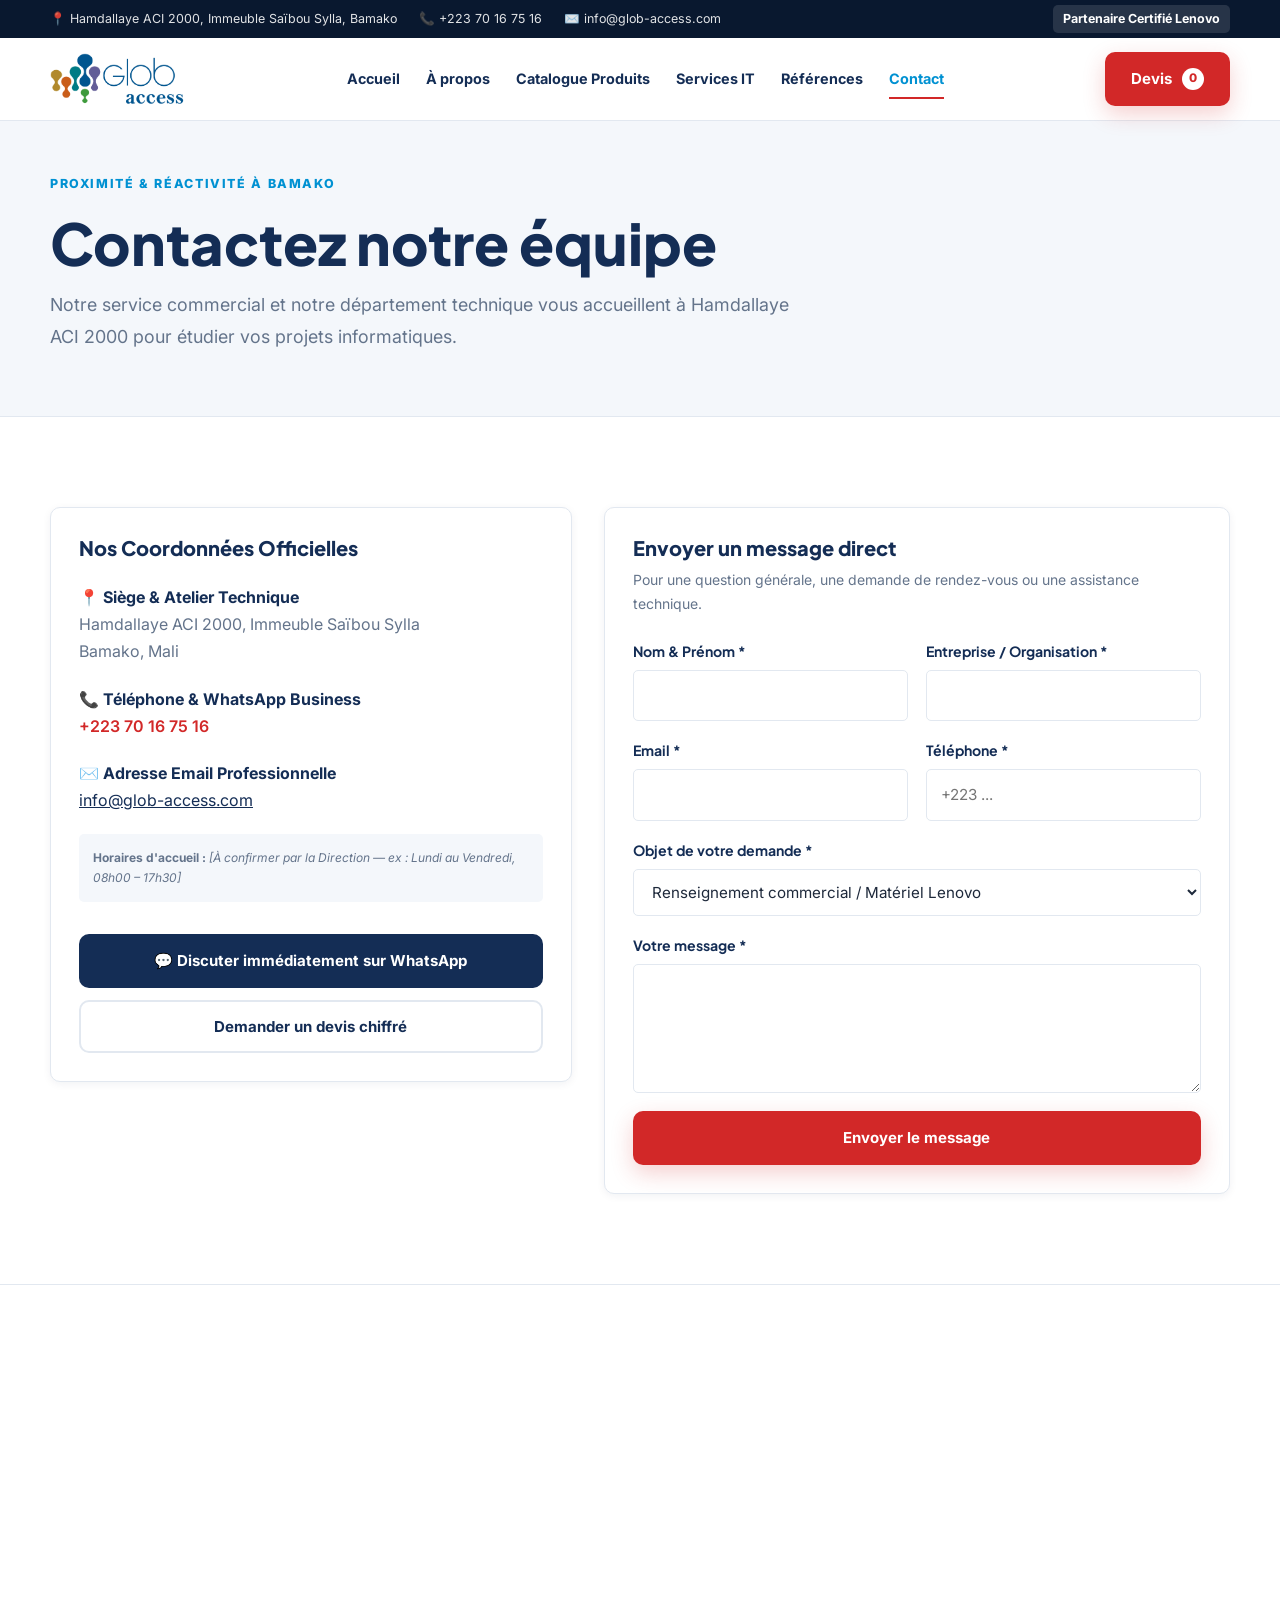
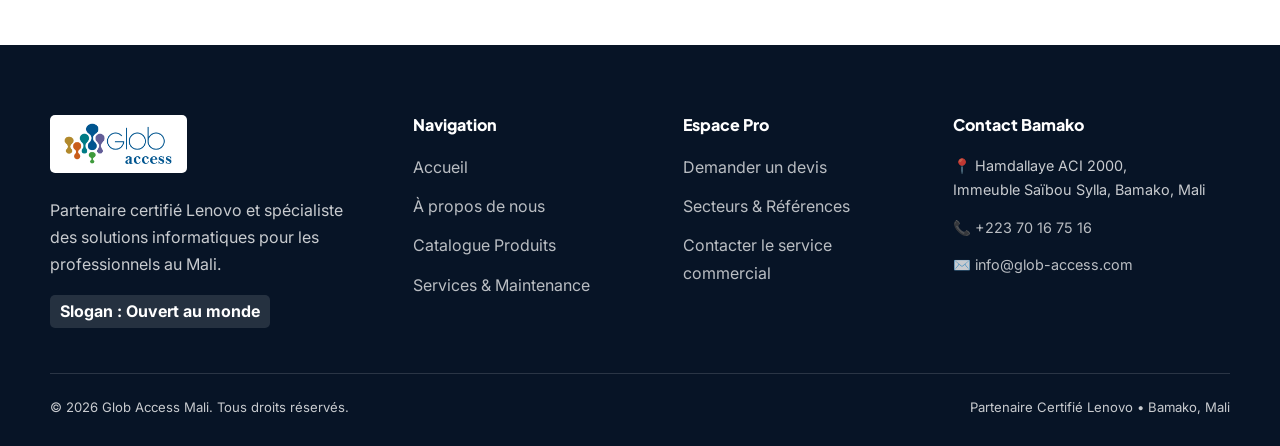
==== contact.html @ 5b17459f "Deploiement initial site B2B Glob Access" ====
<!DOCTYPE html>
<html lang="fr">
<head>
  <meta charset="UTF-8">
  <meta name="viewport" content="width=device-width, initial-scale=1.0">
  
  <title>Contact & Localisation à Bamako (ACI 2000) | Glob Access</title>
  <meta name="description" content="Contactez Glob Access à Bamako : Hamdallaye ACI 2000, Immeuble Saïbou Sylla. Téléphone & WhatsApp : +223 70 16 75 16. Email : info@glob-access.com.">
  
  <link rel="preconnect" href="https://fonts.googleapis.com">
  <link rel="preconnect" href="https://fonts.gstatic.com" crossorigin>
  <link href="https://fonts.googleapis.com/css2?family=Inter:wght@400;500;600&family=Plus+Jakarta+Sans:wght@600;700;800&display=swap" rel="stylesheet">

  <link rel="stylesheet" href="css/reset.css">
  <link rel="stylesheet" href="css/variables.css">
  <link rel="stylesheet" href="css/style.css">
  <link rel="stylesheet" href="css/components.css">
</head>
<body>

  <!-- BARRE SUPÉRIEURE -->
  <div class="top-bar">
    <div class="container top-bar-inner">
      <div class="top-bar-contacts">
        <span>📍 Hamdallaye ACI 2000, Immeuble Saïbou Sylla, Bamako</span>
        <a href="tel:+22370167516">📞 +223 70 16 75 16</a>
        <a href="mailto:info@glob-access.com">✉️ info@glob-access.com</a>
      </div>
      <div>
        <span class="partner-tag">Partenaire Certifié Lenovo</span>
      </div>
    </div>
  </div>

  <!-- EN-TÊTE -->
  <header class="site-header">
    <div class="container header-inner">
      <!-- LOGO OFFICIEL -->
      <a href="index.html" class="logo-link" aria-label="Accueil Glob Access">
        <img src="assets/images/logo/logo-glob-access.png" 
             alt="Logo Glob Access - Ouvert au monde" 
             style="height: 52px; width: auto;"
             onerror="this.style.display='none'; document.getElementById('fallback-logo-text').style.display='flex';">
        <div class="logo-text" id="fallback-logo-text" style="display: none;">
          <span class="logo-name">GLOB <span style="color: var(--color-accent);">ACCESS</span></span>
          <span class="logo-tagline">Ouvert au monde</span>
        </div>
      </a>

      <nav class="main-nav" id="main-nav" aria-label="Navigation principale">
        <ul>
          <li><a href="index.html">Accueil</a></li>
          <li><a href="a-propos.html">À propos</a></li>
          <li><a href="produits.html">Catalogue Produits</a></li>
          <li><a href="services.html">Services IT</a></li>
          <li><a href="references.html">Références</a></li>
          <li><a href="contact.html" class="active">Contact</a></li>
        </ul>
      </nav>

      <div class="header-actions">
        <a href="devis.html" class="btn btn-primary">
          Devis <span class="quote-badge-count" id="header-quote-count">0</span>
        </a>
        <button class="mobile-menu-toggle" id="mobile-menu-btn" aria-label="Ouvrir le menu">
          <span></span>
          <span></span>
          <span></span>
        </button>
      </div>
    </div>
  </header>

  <!-- CONTENU PRINCIPAL -->
  <main>
    <section class="section-alt" style="padding-block: 3rem; border-bottom: 1px solid var(--color-border);">
      <div class="container">
        <span class="eyebrow">Proximité & Réactivité à Bamako</span>
        <h1>Contactez notre équipe</h1>
        <p class="lead" style="max-width: 750px; margin-top: 0.75rem;">
          Notre service commercial et notre département technique vous accueillent à Hamdallaye ACI 2000 pour étudier vos projets informatiques.
        </p>
      </div>
    </section>

    <section class="section">
      <div class="container quote-layout">
        
        <!-- COORDONNÉES DIRECTES -->
        <div class="quote-box">
          <h2 style="font-size: var(--text-xl); margin-bottom: 1.5rem;">Nos Coordonnées Officielles</h2>
          
          <div style="display: flex; flex-direction: column; gap: 1.25rem; margin-bottom: 2rem;">
            <div>
              <strong style="color: var(--color-primary); display: block;">📍 Siège & Atelier Technique</strong>
              <span style="color: var(--color-text-muted);">Hamdallaye ACI 2000, Immeuble Saïbou Sylla<br>Bamako, Mali</span>
            </div>

            <div>
              <strong style="color: var(--color-primary); display: block;">📞 Téléphone & WhatsApp Business</strong>
              <a href="tel:+22370167516" style="color: var(--color-accent); font-weight: 600;">+223 70 16 75 16</a>
            </div>

            <div>
              <strong style="color: var(--color-primary); display: block;">✉️ Adresse Email Professionnelle</strong>
              <a href="mailto:info@glob-access.com" style="color: var(--color-primary); text-decoration: underline;">info@glob-access.com</a>
            </div>

            <div style="background: var(--color-bg-alt); padding: 0.85rem; border-radius: var(--radius-sm); font-size: var(--text-xs); color: var(--color-text-muted);">
              <strong>Horaires d'accueil :</strong> <em>[À confirmer par la Direction — ex : Lundi au Vendredi, 08h00 – 17h30]</em>
            </div>
          </div>

          <div style="display: flex; flex-direction: column; gap: 0.75rem;">
            <a href="https://wa.me/22370167516?text=Bonjour%20Glob%20Access,%20je%20souhaite%20prendre%20contact%20avec%20vous." target="_blank" rel="noopener noreferrer" class="btn btn-secondary">
              💬 Discuter immédiatement sur WhatsApp
            </a>
            <a href="devis.html" class="btn btn-outline">
              Demander un devis chiffré
            </a>
          </div>
        </div>

        <!-- FORMULAIRE DE CONTACT RAPIDE (COMPATIBLE HUBSPOT) -->
        <div class="quote-box">
          <h2 style="font-size: var(--text-xl); margin-bottom: 0.5rem;">Envoyer un message direct</h2>
          <p style="font-size: var(--text-sm); color: var(--color-text-muted); margin-bottom: 1.5rem;">
            Pour une question générale, une demande de rendez-vous ou une assistance technique.
          </p>

          <form id="contact-quick-form">
            <div class="hp-field" aria-hidden="true">
              <input type="text" name="website_url_contact" tabindex="-1" autocomplete="off">
            </div>

            <div class="form-grid">
              <div class="form-group">
                <label for="contact-name">Nom & Prénom *</label>
                <input type="text" id="contact-name" name="firstname" class="form-control" required>
              </div>
              <div class="form-group">
                <label for="contact-company">Entreprise / Organisation *</label>
                <input type="text" id="contact-company" name="company" class="form-control" required>
              </div>
            </div>

            <div class="form-grid">
              <div class="form-group">
                <label for="contact-email">Email *</label>
                <input type="email" id="contact-email" name="email" class="form-control" required>
              </div>
              <div class="form-group">
                <label for="contact-phone">Téléphone *</label>
                <input type="tel" id="contact-phone" name="phone" class="form-control" placeholder="+223 ..." required>
              </div>
            </div>

            <div class="form-group">
              <label for="contact-subject">Objet de votre demande *</label>
              <select id="contact-subject" name="subject" class="form-control" required>
                <option value="commercial">Renseignement commercial / Matériel Lenovo</option>
                <option value="maintenance">Maintenance informatique & SAV</option>
                <option value="partenariat">Partenariat / Appel d'offres</option>
                <option value="autre">Autre demande</option>
              </select>
            </div>

            <div class="form-group">
              <label for="contact-message">Votre message *</label>
              <textarea id="contact-message" name="message" rows="4" class="form-control" required></textarea>
            </div>

            <button type="submit" class="btn btn-primary" style="width: 100%;">
              Envoyer le message
            </button>

            <div id="contact-feedback" class="form-feedback" role="alert"></div>
          </form>
        </div>

      </div>
    </section>

    <!-- CARTE GOOGLE MAPS (HAMDALLAYE ACI 2000, BAMAKO) -->
    <section style="border-top: 1px solid var(--color-border);">
      <iframe
        title="Localisation Glob Access Hamdallaye ACI 2000 Bamako"
        src="https://www.google.com/maps?q=Hamdallaye+ACI+2000,+Bamako,+Mali&output=embed"
        width="100%"
        height="360"
        style="border:0; display: block;"
        loading="lazy"
        referrerpolicy="no-referrer-when-downgrade">
      </iframe>
    </section>
  </main>

  <!-- PIED DE PAGE -->
  <footer class="site-footer">
    <div class="container">
      <div class="footer-grid">
        <div>
          <a href="index.html" style="display: inline-block; background-color: #FFFFFF; padding: 8px 14px; border-radius: var(--radius-sm); margin-bottom: 1rem;" aria-label="Accueil Glob Access">
            <img src="assets/images/logo/logo-glob-access.png" alt="Logo Glob Access - Ouvert au monde" style="height: 42px; width: auto;">
          </a>
          <p style="margin-bottom: 1rem;">Partenaire certifié Lenovo et spécialiste des solutions informatiques pour les professionnels au Mali.</p>
          <span class="partner-tag">Slogan : Ouvert au monde</span>
        </div>

        <div>
          <h4 class="footer-title">Navigation</h4>
          <ul class="footer-links">
            <li><a href="index.html">Accueil</a></li>
            <li><a href="a-propos.html">À propos de nous</a></li>
            <li><a href="produits.html">Catalogue Produits</a></li>
            <li><a href="services.html">Services & Maintenance</a></li>
          </ul>
        </div>

        <div>
          <h4 class="footer-title">Espace Pro</h4>
          <ul class="footer-links">
            <li><a href="devis.html">Demander un devis</a></li>
            <li><a href="references.html">Secteurs & Références</a></li>
            <li><a href="contact.html">Contacter le service commercial</a></li>
          </ul>
        </div>

        <div>
          <h4 class="footer-title">Contact Bamako</h4>
          <p class="footer-contact-item">📍 Hamdallaye ACI 2000,<br>Immeuble Saïbou Sylla, Bamako, Mali</p>
          <p class="footer-contact-item">📞 <a href="tel:+22370167516">+223 70 16 75 16</a></p>
          <p class="footer-contact-item">✉️ <a href="mailto:info@glob-access.com">info@glob-access.com</a></p>
        </div>
      </div>

      <div class="footer-bottom">
        <p>© 2026 Glob Access Mali. Tous droits réservés.</p>
        <p>Partenaire Certifié Lenovo • Bamako, Mali</p>
      </div>
    </div>
  </footer>

  <script src="js/main.js"></script>
  <script>
    // Gestion simple et sécurisée du formulaire de contact rapide
    document.getElementById('contact-quick-form').addEventListener('submit', function(e) {
      e.preventDefault();
      if (this.website_url_contact.value !== '') return;
      const fb = document.getElementById('contact-feedback');
      fb.className = 'form-feedback success';
      fb.innerHTML = '<strong>✔️ Message envoyé !</strong> Notre équipe à Bamako vous répondra rapidement.';
      this.reset();
    });
  </script>

  <!-- CODE DE SUIVI HUBSPOT CRM (Remplace TON_ID_HUBSPOT par ton identifiant HubSpot) -->
  <!-- <script type="text/javascript" id="hs-script-loader" async defer src="//js.hs-scripts.com/TON_ID_HUBSPOT.js"></script> -->
</body>
</html>
---- css/variables.css ----
/* ==========================================================
   GLOB ACCESS
   VARIABLES CSS - IDENTITÉ VISUELLE OFFICIELLE
   Fichier : css/variables.css
   ========================================================== */

:root {

  /* 1. COULEURS PRINCIPALES */
  --color-primary: #142D55;
  --color-primary-dark: #09182F;
  --color-primary-light: #234879;

  /* 2. COULEURS TECHNOLOGIQUES */
  --color-secondary: #3B82F6;
  --color-tech: #00B8D9;
  --color-tech-light: #67E8F9;

  /* 3. ROUGE CORPORATE */
  --color-accent: #D22828;
  --color-accent-hover: #B01E1E;

  /* 4. COULEURS DES FONDS */
  --color-bg-main: #FFFFFF;
  --color-bg-alt: #F4F7FB;
  --color-bg-dark: #09182F;
  --color-bg-card: #FFFFFF;

  /* 5. COULEURS DES TEXTES */
  --color-text-main: #1E293B;
  --color-text-muted: #64748B;
  --color-text-inverse: #FFFFFF;

  /* 6. COULEURS DE STATUT B2B (Indispensables pour components.css) */
  --color-status-ok: #15803D;
  --color-status-ok-bg: #DCFCE7;
  --color-status-quote: #1D4ED8;
  --color-status-quote-bg: #DBEAFE;

  /* 7. BORDURES ET OMBRES */
  --color-border: #E2E8F0;
  --shadow-sm: 0 2px 8px rgba(15, 35, 65, 0.06);
  --shadow-md: 0 10px 30px rgba(15, 35, 65, 0.10);
  --shadow-lg: 0 20px 50px rgba(15, 35, 65, 0.16);

  /* 8. TYPOGRAPHIE */
  --font-heading: 'Plus Jakarta Sans', 'Manrope', Arial, sans-serif;
  --font-body: 'Inter', Arial, sans-serif;

  /* 9. TAILLES DES TEXTES */
  --text-xs: 0.75rem;
  --text-sm: 0.875rem;
  --text-base: 1rem;
  --text-lg: 1.125rem;
  --text-xl: 1.25rem;
  --text-2xl: clamp(1.5rem, 2.5vw, 2rem);
  --text-3xl: clamp(2rem, 4vw, 3.5rem);
  --text-hero: clamp(2.5rem, 5vw, 4.5rem);

  /* 10. ESPACEMENTS */
  --container-max: 1240px;
  --container-padding: 24px;
  --section-space: clamp(60px, 8vw, 100px);

  /* 11. ARRONDIS */
  --radius-sm: 5px;
  --radius-md: 10px;
  --radius-lg: 18px;
  --radius-xl: 28px;
  --radius-full: 999px;

  /* 12. TRANSITIONS */
  --transition-fast: 0.2s ease;
  --transition-base: 0.3s ease;
  --transition-slow: 0.5s ease;

  /* 13. LARGEURS RESPONSIVES */
  --breakpoint-mobile: 576px;
  --breakpoint-tablet: 820px;
  --breakpoint-desktop: 1200px;

}
---- css/style.css ----
/* =========================================================
   GLOB ACCESS — STYLE PRINCIPAL UNIFIÉ
   Fichier : css/style.css
   ========================================================= */

/* 0. COMPATIBILITÉ DES VARIABLES (Garantit que toutes les pages fonctionnent)
   --------------------------------------------------------- */
:root {
  --color-navy: var(--color-primary, #142D55);
  --color-navy-dark: var(--color-primary-dark, #07172f);
  --color-red: var(--color-accent, #D22828);
  --color-tech-blue: #0091D2;
  --color-tech-blue-dark: #006FA3;
  --color-tech-blue-light: #E0F4FD;
  --color-tech-cyan: #00C2FF;
  --color-white: var(--color-bg-main, #FFFFFF);
  --color-light: var(--color-bg-alt, #F8FAFC);
  --color-text: var(--color-text-main, #1E293B);
  --color-text-light: var(--color-text-muted, #64748B);
}

/* 1. BASE GÉNÉRALE
   --------------------------------------------------------- */
html {
  scroll-behavior: smooth;
  scroll-padding-top: 100px;
}

body {
  font-family: var(--font-body);
  color: var(--color-text);
  background: var(--color-white);
  line-height: 1.7;
  overflow-x: hidden;
}

img {
  display: block;
  max-width: 100%;
}

a {
  color: inherit;
  text-decoration: none;
}

button {
  font: inherit;
}

.container {
  width: min(1180px, calc(100% - 48px));
  margin-inline: auto;
}

.section {
  padding: 90px 0;
}

.section-alt {
  background: var(--color-light);
}

.section-header {
  max-width: 720px;
  margin-bottom: 45px;
}

.section-header.centered {
  margin-inline: auto;
  text-align: center;
}

.eyebrow {
  display: inline-block;
  margin-bottom: 14px;
  color: var(--color-tech-blue);
  font-size: 0.78rem;
  font-weight: 800;
  letter-spacing: 0.13em;
  text-transform: uppercase;
}

h1,
h2,
h3,
h4 {
  color: var(--color-navy);
  font-family: var(--font-heading);
  font-weight: 800;
  line-height: 1.2;
}

h1 {
  font-size: clamp(2.3rem, 4.5vw, 4.1rem);
}

h2 {
  font-size: clamp(1.85rem, 3.2vw, 2.75rem);
  margin-bottom: 14px;
}

h3 {
  font-size: 1.3rem;
  margin-bottom: 10px;
}

h4 {
  font-size: 1.05rem;
}

p {
  margin-bottom: 16px;
}

.lead {
  color: var(--color-text-light);
  font-size: 1.12rem;
  line-height: 1.75;
}

/* 2. BOUTONS & BADGE COMPTEUR DEVIS
   --------------------------------------------------------- */
.btn {
  display: inline-flex;
  align-items: center;
  justify-content: center;
  gap: 10px;
  min-height: 48px;
  padding: 12px 24px;
  border: 2px solid transparent;
  border-radius: var(--radius-md);
  font-size: 0.94rem;
  font-weight: 700;
  cursor: pointer;
  transition: transform 0.25s ease, background 0.25s ease,
              border-color 0.25s ease, box-shadow 0.25s ease;
}

.btn:hover {
  transform: translateY(-2px);
}

.btn-primary {
  color: var(--color-white);
  background: var(--color-red);
  box-shadow: 0 8px 22px rgba(210, 40, 40, 0.22);
}

.btn-primary:hover {
  background: #b91f1f;
  box-shadow: 0 12px 28px rgba(210, 40, 40, 0.3);
}

.btn-secondary {
  color: var(--color-white);
  background: var(--color-navy);
}

.btn-secondary:hover {
  background: var(--color-tech-blue-dark);
}

.btn-outline {
  color: var(--color-navy);
  border-color: var(--color-border);
  background: transparent;
}

.btn-outline:hover {
  color: var(--color-tech-blue);
  border-color: var(--color-tech-blue);
}

.btn-outline-light {
  color: var(--color-white);
  border-color: rgba(255, 255, 255, 0.55);
  background: transparent;
}

.btn-outline-light:hover {
  color: var(--color-navy);
  background: var(--color-white);
}

.quote-badge-count {
  display: inline-flex;
  align-items: center;
  justify-content: center;
  min-width: 22px;
  height: 22px;
  padding-inline: 6px;
  border-radius: 999px;
  background: var(--color-white);
  color: var(--color-red);
  font-size: 0.75rem;
  font-weight: 800;
  line-height: 1;
}

/* 3. BARRE SUPÉRIEURE
   --------------------------------------------------------- */
.top-bar {
  color: rgba(255, 255, 255, 0.88);
  background: var(--color-navy-dark);
  font-size: 0.78rem;
}

.top-bar-inner {
  display: flex;
  align-items: center;
  justify-content: space-between;
  gap: 20px;
  min-height: 38px;
}

.top-bar-contacts {
  display: flex;
  align-items: center;
  flex-wrap: wrap;
  gap: 22px;
}

.top-bar a:hover {
  color: var(--color-tech-cyan);
}

.partner-tag {
  display: inline-flex;
  align-items: center;
  gap: 7px;
  padding: 3px 10px;
  border-radius: var(--radius-sm);
  background: rgba(255, 255, 255, 0.12);
  color: var(--color-white);
  font-weight: 700;
}

/* 4. EN-TÊTE ET NAVIGATION (Compatible <ul> et liens directs)
   --------------------------------------------------------- */
.site-header {
  position: sticky;
  top: 0;
  z-index: 1000;
  background: rgba(255, 255, 255, 0.97);
  border-bottom: 1px solid var(--color-border);
  backdrop-filter: blur(14px);
}

.header-inner {
  display: flex;
  align-items: center;
  justify-content: space-between;
  min-height: 82px;
  gap: 24px;
}

.logo-link {
  display: inline-flex;
  align-items: center;
  gap: 12px;
  flex-shrink: 0;
}

.logo-text {
  display: flex;
  flex-direction: column;
  line-height: 1.15;
}

.logo-name {
  color: var(--color-navy);
  font-size: 1.45rem;
  font-weight: 900;
  letter-spacing: -0.04em;
}

.logo-tagline {
  margin-top: 4px;
  color: var(--color-text-light);
  font-size: 0.67rem;
  font-weight: 600;
  letter-spacing: 0.08em;
}

.main-nav,
.main-nav ul {
  display: flex;
  align-items: center;
  gap: 26px;
}

.main-nav a {
  position: relative;
  display: inline-block;
  padding: 10px 0;
  color: var(--color-navy);
  font-size: 0.9rem;
  font-weight: 700;
  transition: color 0.2s ease;
}

.main-nav a::after {
  position: absolute;
  right: 0;
  bottom: 2px;
  left: 0;
  height: 2.5px;
  background: var(--color-red);
  content: "";
  transform: scaleX(0);
  transform-origin: left;
  transition: transform 0.25s ease;
}

.main-nav a:hover,
.main-nav a.active {
  color: var(--color-tech-blue);
}

.main-nav a:hover::after,
.main-nav a.active::after {
  transform: scaleX(1);
}

.header-actions {
  display: flex;
  align-items: center;
  gap: 12px;
}

.mobile-menu-toggle {
  display: none;
  width: 44px;
  height: 44px;
  flex-direction: column;
  align-items: center;
  justify-content: center;
  gap: 5px;
  border: 1px solid var(--color-border);
  border-radius: var(--radius-sm);
  color: var(--color-navy);
  background: var(--color-white);
  font-size: 1.4rem;
  cursor: pointer;
}

.mobile-menu-toggle span {
  display: block;
  width: 22px;
  height: 2px;
  background-color: var(--color-navy);
}

/* 5. HERO — ACCUEIL & FOND MATRIX
   --------------------------------------------------------- */
.hero {
  position: relative;
  isolation: isolate;
  overflow: hidden;
  padding: 95px 0 105px;
  color: var(--color-white);
  background: linear-gradient(120deg, #06152d 0%, #0b2c55 55%, #07518a 100%);
}

.matrix-canvas {
  position: absolute;
  z-index: 0;
  inset: 0;
  width: 100%;
  height: 100%;
  opacity: 0.48;
  pointer-events: none;
}

.hero::before {
  position: absolute;
  z-index: 0;
  inset: 0;
  background-image:
    linear-gradient(rgba(255, 255, 255, 0.035) 1px, transparent 1px),
    linear-gradient(90deg, rgba(255, 255, 255, 0.035) 1px, transparent 1px);
  background-size: 48px 48px;
  content: "";
  mask-image: linear-gradient(to right, transparent, black);
}

.hero::after {
  content: "";
  position: absolute;
  z-index: 0;
  inset: 0;
  pointer-events: none;
  background:
    radial-gradient(ellipse at 75% 45%, rgba(0, 194, 255, 0.22), transparent 45%),
    linear-gradient(90deg, rgba(5, 19, 42, 0.35), transparent 75%);
}

.hero-content {
  position: relative;
  z-index: 1;
  display: grid;
  grid-template-columns: 1.05fr 0.95fr;
  align-items: center;
  gap: 60px;
}

.hero-text {
  max-width: 650px;
}

.hero .eyebrow {
  color: var(--color-tech-cyan);
}

.hero h1 {
  margin-bottom: 24px;
  color: var(--color-white);
}

.hero h1 span {
  color: var(--color-tech-cyan);
}

.hero .lead {
  max-width: 580px;
  margin-bottom: 30px;
  color: rgba(255, 255, 255, 0.9);
}

.hero-actions {
  display: flex;
  flex-wrap: wrap;
  gap: 14px;
  margin-bottom: 34px;
}

.hero-trust {
  display: flex;
  flex-wrap: wrap;
  gap: 20px;
  color: rgba(255, 255, 255, 0.9);
  font-size: 0.85rem;
  font-weight: 600;
}

.hero-visual {
  position: relative;
  isolation: isolate;
  min-width: 0;
}

.hero-visual::before {
  content: "";
  position: absolute;
  z-index: -1;
  inset: 5%;
  border-radius: 50%;
  background: rgba(0, 174, 239, 0.28);
  filter: blur(75px);
}

.hero-image-frame {
  position: relative;
  overflow: visible;
  min-height: 420px;
}

.hero-image-frame img {
  width: 100%;
  height: 440px;
  object-fit: cover;
  -webkit-mask-image: radial-gradient(ellipse at center, #000 48%, rgba(0, 0, 0, 0.85) 65%, transparent 100%);
  mask-image: radial-gradient(ellipse at center, #000 48%, rgba(0, 0, 0, 0.85) 65%, transparent 100%);
  filter: saturate(0.95) contrast(1.05);
}

.hero-image-placeholder {
  display: none;
  min-height: 360px;
  align-items: center;
  justify-content: center;
  padding: 35px;
  border-radius: var(--radius-lg);
  color: rgba(255, 255, 255, 0.9);
  text-align: center;
  background:
    radial-gradient(circle at center, rgba(0, 194, 255, 0.2), transparent 55%),
    linear-gradient(145deg, #1c4770, #08182d);
}

.floating-card {
  position: absolute;
  right: -12px;
  bottom: 24px;
  max-width: 230px;
  padding: 16px 20px;
  border-left: 4px solid var(--color-red);
  border-radius: var(--radius-md);
  color: var(--color-navy);
  background: var(--color-white);
  box-shadow: 0 15px 40px rgba(0, 0, 0, 0.25);
  font-size: 0.88rem;
  font-weight: 700;
}

/* 6. PARTENAIRES
   --------------------------------------------------------- */
.partner-section {
  padding: 26px 0;
  border-bottom: 1px solid var(--color-border);
  background: var(--color-white);
}

.partner-inner {
  display: flex;
  align-items: center;
  justify-content: space-between;
  flex-wrap: wrap;
  gap: 24px;
}

.partner-logo {
  color: var(--color-navy);
  font-size: 1.25rem;
  font-weight: 900;
  letter-spacing: 0.08em;
}

.partner-inner p {
  margin: 0;
  color: var(--color-text-light);
  font-size: 0.9rem;
  font-weight: 600;
}

/* 7. GRILLES ET CARTES D'EXPERTISE
   --------------------------------------------------------- */
.grid-2,
.grid-3 {
  display: grid;
  gap: 28px;
}

.grid-2 {
  grid-template-columns: repeat(2, minmax(0, 1fr));
}

.grid-3 {
  grid-template-columns: repeat(3, minmax(0, 1fr));
}

.expertise-card {
  position: relative;
  overflow: hidden;
  display: flex;
  flex-direction: column;
  height: 100%;
  padding: 32px;
  border: 1px solid rgba(0, 145, 210, 0.16);
  border-radius: var(--radius-lg);
  background: var(--color-white);
  box-shadow: var(--shadow-sm);
  transition: transform 0.35s ease, box-shadow 0.35s ease, border-color 0.35s ease;
}

.expertise-card::before {
  content: "";
  position: absolute;
  top: 0;
  left: -100%;
  width: 100%;
  height: 3px;
  background: linear-gradient(90deg, transparent, #00c2ff, #142d55, transparent);
  transition: left 0.55s ease;
}

.expertise-card:hover {
  transform: translateY(-8px);
  border-color: #00aef0;
  box-shadow: 0 20px 45px rgba(0, 145, 210, 0.15);
}

.expertise-card:hover::before {
  left: 100%;
}

.expertise-icon {
  display: flex;
  width: 58px;
  height: 58px;
  align-items: center;
  justify-content: center;
  margin-bottom: 22px;
  border-radius: 16px;
  color: var(--color-tech-blue);
  background: var(--color-tech-blue-light);
  font-size: 1.6rem;
  transition: transform 0.35s ease, box-shadow 0.35s ease;
}

.expertise-card:hover .expertise-icon {
  transform: scale(1.08);
  box-shadow: 0 0 25px rgba(0, 194, 255, 0.25);
}

.expertise-card p {
  margin-bottom: 24px;
  color: var(--color-text-light);
  flex-grow: 1;
}

/* 8. SECTION TECHNOLOGIE
   --------------------------------------------------------- */
.technology-section {
  overflow: hidden;
  color: var(--color-white);
  background: var(--color-navy-dark);
}

.technology-section h2,
.technology-section h3 {
  color: var(--color-white);
}

.technology-grid {
  display: grid;
  grid-template-columns: 1fr 1fr;
  align-items: center;
  gap: 60px;
}

.technology-visual {
  position: relative;
  overflow: hidden;
  min-height: 350px;
  border: 1px solid rgba(255, 255, 255, 0.16);
  border-radius: var(--radius-lg);
  background: linear-gradient(135deg, #173e67, #08172d);
}

.technology-visual img {
  width: 100%;
  height: 100%;
  min-height: 350px;
  object-fit: cover;
}

.technology-text .eyebrow {
  color: var(--color-tech-cyan);
}

.technology-text p {
  color: rgba(255, 255, 255, 0.8);
}

/* 9. APPEL À L'ACTION
   --------------------------------------------------------- */
.cta-section {
  padding: 75px 0;
  color: var(--color-white);
  background:
    radial-gradient(circle at 90% 20%, rgba(0, 194, 255, 0.18), transparent 35%),
    linear-gradient(110deg, #142d55, #0b426a);
}

.cta-content {
  display: flex;
  align-items: center;
  justify-content: space-between;
  gap: 35px;
}

.cta-content h2 {
  max-width: 700px;
  margin-bottom: 12px;
  color: var(--color-white);
}

.cta-content p {
  margin-bottom: 0;
  color: rgba(255, 255, 255, 0.82);
}

/* 10. PIED DE PAGE
   --------------------------------------------------------- */
.site-footer {
  padding: 70px 0 28px;
  color: rgba(255, 255, 255, 0.78);
  background: #071426;
}

.footer-grid {
  display: grid;
  grid-template-columns: 1.4fr 1fr 1fr 1.2fr;
  gap: 40px;
  padding-bottom: 45px;
}

.footer-logo {
  display: inline-block;
  margin-bottom: 18px;
  color: var(--color-white);
  font-size: 1.5rem;
  font-weight: 900;
}

.footer-title {
  margin-bottom: 20px;
  color: var(--color-white);
  font-size: 1rem;
}

.footer-links {
  display: flex;
  flex-direction: column;
  gap: 12px;
}

.footer-links a,
.footer-contact-item a {
  color: rgba(255, 255, 255, 0.72);
  transition: color 0.2s ease;
}

.footer-links a:hover,
.footer-contact-item a:hover {
  color: var(--color-tech-cyan);
}

.footer-contact-item {
  margin-bottom: 13px;
  font-size: 0.9rem;
}

.footer-bottom {
  display: flex;
  align-items: center;
  justify-content: space-between;
  gap: 20px;
  padding-top: 22px;
  border-top: 1px solid rgba(255, 255, 255, 0.14);
  font-size: 0.82rem;
}

.footer-bottom p {
  margin: 0;
}

/* 11. BOUTON WHATSAPP FLOTTANT
   --------------------------------------------------------- */
.whatsapp-float {
  position: fixed;
  z-index: 900;
  right: 24px;
  bottom: 24px;
  display: inline-flex;
  align-items: center;
  justify-content: center;
  gap: 8px;
  padding: 12px 18px;
  border-radius: 999px;
  color: var(--color-white);
  background: #16A34A;
  box-shadow: 0 8px 25px rgba(22, 163, 74, 0.35);
  font-size: 0.9rem;
  font-weight: 700;
  transition: transform 0.2s ease, background 0.2s ease;
}

.whatsapp-float:hover {
  transform: translateY(-3px);
  background: #15803D;
}

/* 12. APPARITION PROGRESSIVE DES SECTIONS (.reveal)
   --------------------------------------------------------- */
.reveal {
  opacity: 0;
  transform: translateY(30px);
  transition: opacity 0.75s ease, transform 0.75s ease;
}

.reveal.visible {
  opacity: 1;
  transform: translateY(0);
}

/* 13. RESPONSIVE — TABLETTES & MOBILES
   --------------------------------------------------------- */
@media (max-width: 1000px) {
  .main-nav,
  .main-nav ul {
    gap: 16px;
  }

  .hero-content {
    gap: 35px;
  }

  .footer-grid {
    grid-template-columns: repeat(2, 1fr);
  }

  .floating-card {
    right: 10px;
  }
}

@media (max-width: 820px) {
  .container {
    width: min(100% - 32px, 640px);
  }

  .section {
    padding: 65px 0;
  }

  .top-bar-inner {
    justify-content: center;
    padding: 8px 0;
  }

  .top-bar-contacts {
    justify-content: center;
    gap: 8px 16px;
  }

  .partner-tag {
    display: none;
  }

  .header-inner {
    min-height: 72px;
  }

  .mobile-menu-toggle {
    display: inline-flex;
  }

  .main-nav {
    position: absolute;
    top: 100%;
    right: 0;
    left: 0;
    display: none;
    flex-direction: column;
    align-items: stretch;
    padding: 12px 24px 20px;
    border-top: 1px solid var(--color-border);
    background: var(--color-white);
    box-shadow: var(--shadow-md);
  }

  .main-nav.open,
  .main-nav.is-open {
    display: flex;
  }

  .main-nav ul {
    flex-direction: column;
    align-items: stretch;
    gap: 0;
  }

  .main-nav a {
    display: block;
    padding: 13px 0;
    border-bottom: 1px solid var(--color-border);
  }

  .main-nav a::after {
    display: none;
  }

  .hero {
    padding: 70px 0 75px;
  }

  .hero-content,
  .technology-grid,
  .grid-2,
  .grid-3 {
    grid-template-columns: 1fr;
    gap: 32px;
  }

  .hero-image-frame {
    min-height: 290px;
  }

  .hero-image-frame img {
    height: 320px;
  }

  .floating-card {
    right: 12px;
    bottom: 12px;
    max-width: 200px;
    padding: 12px 15px;
  }

  .cta-content {
    align-items: flex-start;
    flex-direction: column;
  }

  .footer-grid {
    grid-template-columns: 1fr;
    gap: 28px;
  }

  .footer-bottom {
    align-items: flex-start;
    flex-direction: column;
  }
}

@media (prefers-reduced-motion: reduce) {
  .matrix-canvas {
    display: none;
  }
  .reveal {
    opacity: 1;
    transform: none;
    transition: none;
  }
}
---- css/components.css ----
/* =========================================================
   GLOB ACCESS — COMPOSANTS DU CATALOGUE, DEVIS & FORMULAIRES
   Design professionnel B2B
   Fichier : css/components.css
   ========================================================= */

/* 1. FILTRES DES CATÉGORIES
   --------------------------------------------------------- */
.catalogue-filters,
.filter-bar {
  display: flex;
  flex-wrap: wrap;
  gap: 10px;
  margin-bottom: 32px;
  padding-bottom: 20px;
  border-bottom: 1px solid var(--color-border);
}

.filter-btn {
  position: relative;
  padding: 11px 20px;
  border: 1px solid var(--color-border);
  border-radius: 30px;
  color: var(--color-navy);
  background: var(--color-white);
  font-size: 0.88rem;
  font-weight: 700;
  cursor: pointer;
  transition: all 0.3s ease;
}

.filter-btn:hover,
.filter-btn.active {
  border-color: var(--color-tech-blue);
  color: var(--color-white);
  background: var(--color-tech-blue);
  box-shadow: 0 5px 18px rgba(0, 145, 210, 0.18);
}

/* 2. GRILLE DES PRODUITS
   --------------------------------------------------------- */
.products-grid,
.grid-3:has(.product-card) {
  display: grid;
  grid-template-columns: repeat(3, minmax(0, 1fr));
  gap: 28px;
  align-items: stretch;
}

/* 3. CARTE PRODUIT
   --------------------------------------------------------- */
.product-card {
  position: relative;
  display: flex;
  overflow: hidden;
  flex-direction: column;
  min-width: 0;
  border: 1px solid rgba(20, 45, 85, 0.10);
  border-radius: 16px;
  background: var(--color-white);
  box-shadow: 0 5px 20px rgba(20, 45, 85, 0.06);
  transition:
    transform 0.35s ease,
    box-shadow 0.35s ease,
    border-color 0.35s ease;
}

.product-card::before {
  content: "";
  position: absolute;
  z-index: 2;
  top: 0;
  left: -100%;
  width: 100%;
  height: 3px;
  background: linear-gradient(
    90deg,
    transparent,
    #00c2ff,
    #ffffff,
    transparent
  );
  transition: left 0.6s ease;
}

.product-card:hover {
  transform: translateY(-8px);
  border-color: rgba(0, 174, 239, 0.55);
  box-shadow: 0 18px 40px rgba(20, 45, 85, 0.12);
}

.product-card:hover::before {
  left: 100%;
}

/* 4. IMAGE PRODUIT & BADGE MARQUE
   --------------------------------------------------------- */
.product-image,
.product-image-box {
  position: relative;
  display: flex;
  overflow: hidden;
  height: 230px;
  align-items: center;
  justify-content: center;
  padding: 24px;
  background:
    radial-gradient(
      circle at center,
      rgba(0, 174, 239, 0.09),
      transparent 70%
    ),
    #f4f7fb;
  border-bottom: 1px solid rgba(20, 45, 85, 0.06);
}

.product-image img,
.product-image-box img {
  width: 100%;
  height: 100%;
  max-height: 185px;
  object-fit: contain;
  transition: transform 0.45s ease;
}

.product-card:hover .product-image img,
.product-card:hover .product-image-box img {
  transform: scale(1.07);
}

.brand-badge {
  position: absolute;
  z-index: 2;
  top: 12px;
  left: 12px;
  padding: 4px 10px;
  border-radius: var(--radius-sm);
  background-color: var(--color-navy);
  color: var(--color-white);
  font-size: 0.72rem;
  font-weight: 800;
  letter-spacing: 0.05em;
  text-transform: uppercase;
}

.product-image-placeholder {
  color: var(--color-text-light);
  font-size: 0.9rem;
  text-align: center;
}

/* 5. INFORMATIONS & SPÉCIFICATIONS PRODUIT
   --------------------------------------------------------- */
.product-info,
.product-body {
  display: flex;
  flex: 1;
  flex-direction: column;
  padding: 23px;
}

.product-category,
.product-segment {
  display: inline-block;
  margin-bottom: 8px;
  color: var(--color-tech-blue);
  font-size: 0.73rem;
  font-weight: 800;
  letter-spacing: 0.09em;
  text-transform: uppercase;
}

.product-card h3,
.product-title {
  margin-bottom: 10px;
  color: var(--color-navy);
  font-size: 1.1rem;
  font-weight: 800;
  line-height: 1.4;
}

.product-description,
.product-desc {
  margin-bottom: 16px;
  color: var(--color-text-light);
  font-size: 0.9rem;
  line-height: 1.65;
}

.product-specs {
  display: flex;
  flex-direction: column;
  gap: 6px;
  margin-bottom: 20px;
  padding-left: 12px;
  border-left: 2px solid var(--color-border);
  color: var(--color-text);
  font-size: 0.8rem;
  line-height: 1.5;
}

/* 6. PIED DE CARTE & BOUTONS PRODUIT
   --------------------------------------------------------- */
.product-footer {
  display: flex;
  flex-direction: column;
  gap: 12px;
  margin-top: auto;
  padding-top: 16px;
  border-top: 1px solid var(--color-border);
}

.product-actions {
  display: flex;
  flex-wrap: wrap;
  gap: 10px;
  margin-top: auto;
}

.product-actions .btn,
.product-footer .btn {
  width: 100%;
  min-height: 46px;
  padding: 11px 16px;
  border-radius: 8px;
  font-size: 0.86rem;
  font-weight: 700;
}

/* 7. ÉTIQUETTES DE DISPONIBILITÉ B2B
   --------------------------------------------------------- */
.status-pill {
  display: inline-flex;
  align-items: center;
  gap: 7px;
  width: fit-content;
  padding: 5px 12px;
  border-radius: 30px;
  font-size: 0.74rem;
  font-weight: 750;
}

.status-available,
.status-ok {
  color: var(--color-status-ok, #15803D);
  background: var(--color-status-ok-bg, #DCFCE7);
}

.status-on-request,
.status-quote {
  color: var(--color-status-quote, #1D4ED8);
  background: var(--color-status-quote-bg, #DBEAFE);
}

.status-unavailable {
  color: #a33b3b;
  background: #fceaea;
}

/* 8. COMPTEUR DU DEVIS
   --------------------------------------------------------- */
.quote-count,
.quote-badge-count {
  display: inline-flex;
  min-width: 22px;
  height: 22px;
  align-items: center;
  justify-content: center;
  padding: 0 6px;
  border-radius: 50px;
  color: var(--color-white);
  background: var(--color-red);
  font-size: 0.74rem;
  font-weight: 800;
}

.btn-primary .quote-count,
.btn-primary .quote-badge-count {
  background: var(--color-white);
  color: var(--color-red);
}

/* 9. MISE EN PAGE DEVIS, CONTACT & BOÎTES INSTITUTIONNELLES
   --------------------------------------------------------- */
.quote-layout {
  display: grid;
  grid-template-columns: 1fr 1.2fr;
  gap: 32px;
  align-items: start;
}

.quote-box {
  background-color: var(--color-white);
  border: 1px solid var(--color-border);
  border-radius: var(--radius-md);
  padding: 28px;
  box-shadow: var(--shadow-sm);
}

.quote-list {
  display: flex;
  flex-direction: column;
  gap: 14px;
}

.quote-item {
  display: flex;
  align-items: center;
  justify-content: space-between;
  gap: 15px;
  padding: 16px 0;
  border-bottom: 1px solid var(--color-border);
}

.quote-item:last-child {
  border-bottom: none;
}

.quote-item-name {
  color: var(--color-navy);
  font-weight: 750;
}

.qty-controls {
  display: flex;
  align-items: center;
  gap: 8px;
}

.qty-btn {
  display: inline-flex;
  align-items: center;
  justify-content: center;
  width: 30px;
  height: 30px;
  border: 1px solid var(--color-border);
  border-radius: var(--radius-sm);
  background: var(--color-white);
  color: var(--color-navy);
  font-weight: 800;
  cursor: pointer;
  transition: background 0.2s ease, border-color 0.2s ease;
}

.qty-btn:hover {
  background: var(--color-light);
  border-color: var(--color-navy);
}

.quote-remove {
  border: 0;
  color: var(--color-red);
  background: transparent;
  font-size: 0.85rem;
  font-weight: 700;
  cursor: pointer;
}

.quote-remove:hover {
  text-decoration: underline;
}

.quote-empty {
  padding: 40px 20px;
  border: 1px dashed var(--color-border);
  border-radius: 12px;
  color: var(--color-text-light);
  text-align: center;
}

/* 10. FORMULAIRES B2B SÉCURISÉS & HUBSPOT
   --------------------------------------------------------- */
.form-grid {
  display: grid;
  grid-template-columns: 1fr 1fr;
  gap: 18px;
}

.form-group {
  display: flex;
  flex-direction: column;
  gap: 6px;
  margin-bottom: 18px;
}

.form-group label {
  font-family: var(--font-heading);
  font-size: 0.88rem;
  font-weight: 700;
  color: var(--color-navy);
}

.form-control {
  width: 100%;
  padding: 12px 14px;
  border: 1px solid var(--color-border);
  border-radius: var(--radius-sm);
  font-size: 0.95rem;
  color: var(--color-text);
  background-color: var(--color-white);
  transition: border-color 0.2s ease, box-shadow 0.2s ease;
}

.form-control:focus {
  outline: none;
  border-color: var(--color-tech-blue);
  box-shadow: 0 0 0 3px rgba(0, 145, 210, 0.14);
}

/* Champ anti-spam invisible (Honeypot) */
.hp-field {
  display: none !important;
  visibility: hidden !important;
  opacity: 0;
  height: 0;
  width: 0;
  overflow: hidden;
}

.form-feedback {
  display: none;
  margin-top: 16px;
  padding: 14px 16px;
  border-radius: var(--radius-sm);
  font-size: 0.9rem;
  line-height: 1.5;
}

.form-feedback.success {
  display: block;
  background-color: var(--color-status-ok-bg, #DCFCE7);
  color: var(--color-status-ok, #15803D);
  border: 1px solid var(--color-status-ok, #15803D);
}

.form-feedback.error {
  display: block;
  background-color: #FEE2E2;
  color: #B91C1C;
  border: 1px solid #B91C1C;
}

/* 11. NOTIFICATIONS (TOAST)
   --------------------------------------------------------- */
.toast,
.toast-notification {
  position: fixed;
  z-index: 2000;
  right: 24px;
  bottom: 95px;
  max-width: min(360px, calc(100% - 48px));
  padding: 15px 20px;
  border-left: 4px solid var(--color-red);
  border-radius: 10px;
  color: var(--color-white);
  background: var(--color-navy);
  box-shadow: var(--shadow-lg);
  font-size: 0.9rem;
  font-weight: 650;
  opacity: 0;
  pointer-events: none;
  transform: translateY(15px);
  transition:
    opacity 0.25s ease,
    transform 0.25s ease;
}

.toast.show,
.toast-notification.show {
  opacity: 1;
  transform: translateY(0);
}

.toast.success {
  background: #187746;
}

.toast.error {
  background: #b91f1f;
}

/* 12. ÉTAT VIDE ET CHARGEMENT
   --------------------------------------------------------- */
.catalogue-empty,
.catalogue-loading {
  grid-column: 1 / -1;
  padding: 45px 20px;
  color: var(--color-text-light);
  text-align: center;
}

/* 13. RESPONSIVE TABLETTE & MOBILE
   --------------------------------------------------------- */
@media (max-width: 900px) {
  .products-grid,
  .grid-3:has(.product-card) {
    grid-template-columns: repeat(2, minmax(0, 1fr));
    gap: 20px;
  }

  .quote-layout,
  .form-grid {
    grid-template-columns: 1fr;
  }
}

@media (max-width: 560px) {
  .products-grid,
  .grid-3:has(.product-card) {
    grid-template-columns: 1fr;
  }

  .product-image,
  .product-image-box {
    height: 210px;
  }

  .catalogue-filters,
  .filter-bar {
    gap: 8px;
  }

  .filter-btn {
    padding: 9px 14px;
    font-size: 0.82rem;
  }

  .product-info,
  .product-body {
    padding: 19px;
  }

  .quote-item {
    align-items: flex-start;
    flex-direction: column;
  }

  .toast,
  .toast-notification {
    right: 16px;
    bottom: 85px;
  }
}

/* 14. ACCESSIBILITÉ
   --------------------------------------------------------- */
@media (prefers-reduced-motion: reduce) {
  .product-card,
  .product-card::before,
  .product-image img,
  .product-image-box img,
  .filter-btn,
  .product-actions .btn,
  .toast,
  .toast-notification {
    transition: none;
  }

  .product-card:hover,
  .product-actions .btn:hover {
    transform: none;
  }
}
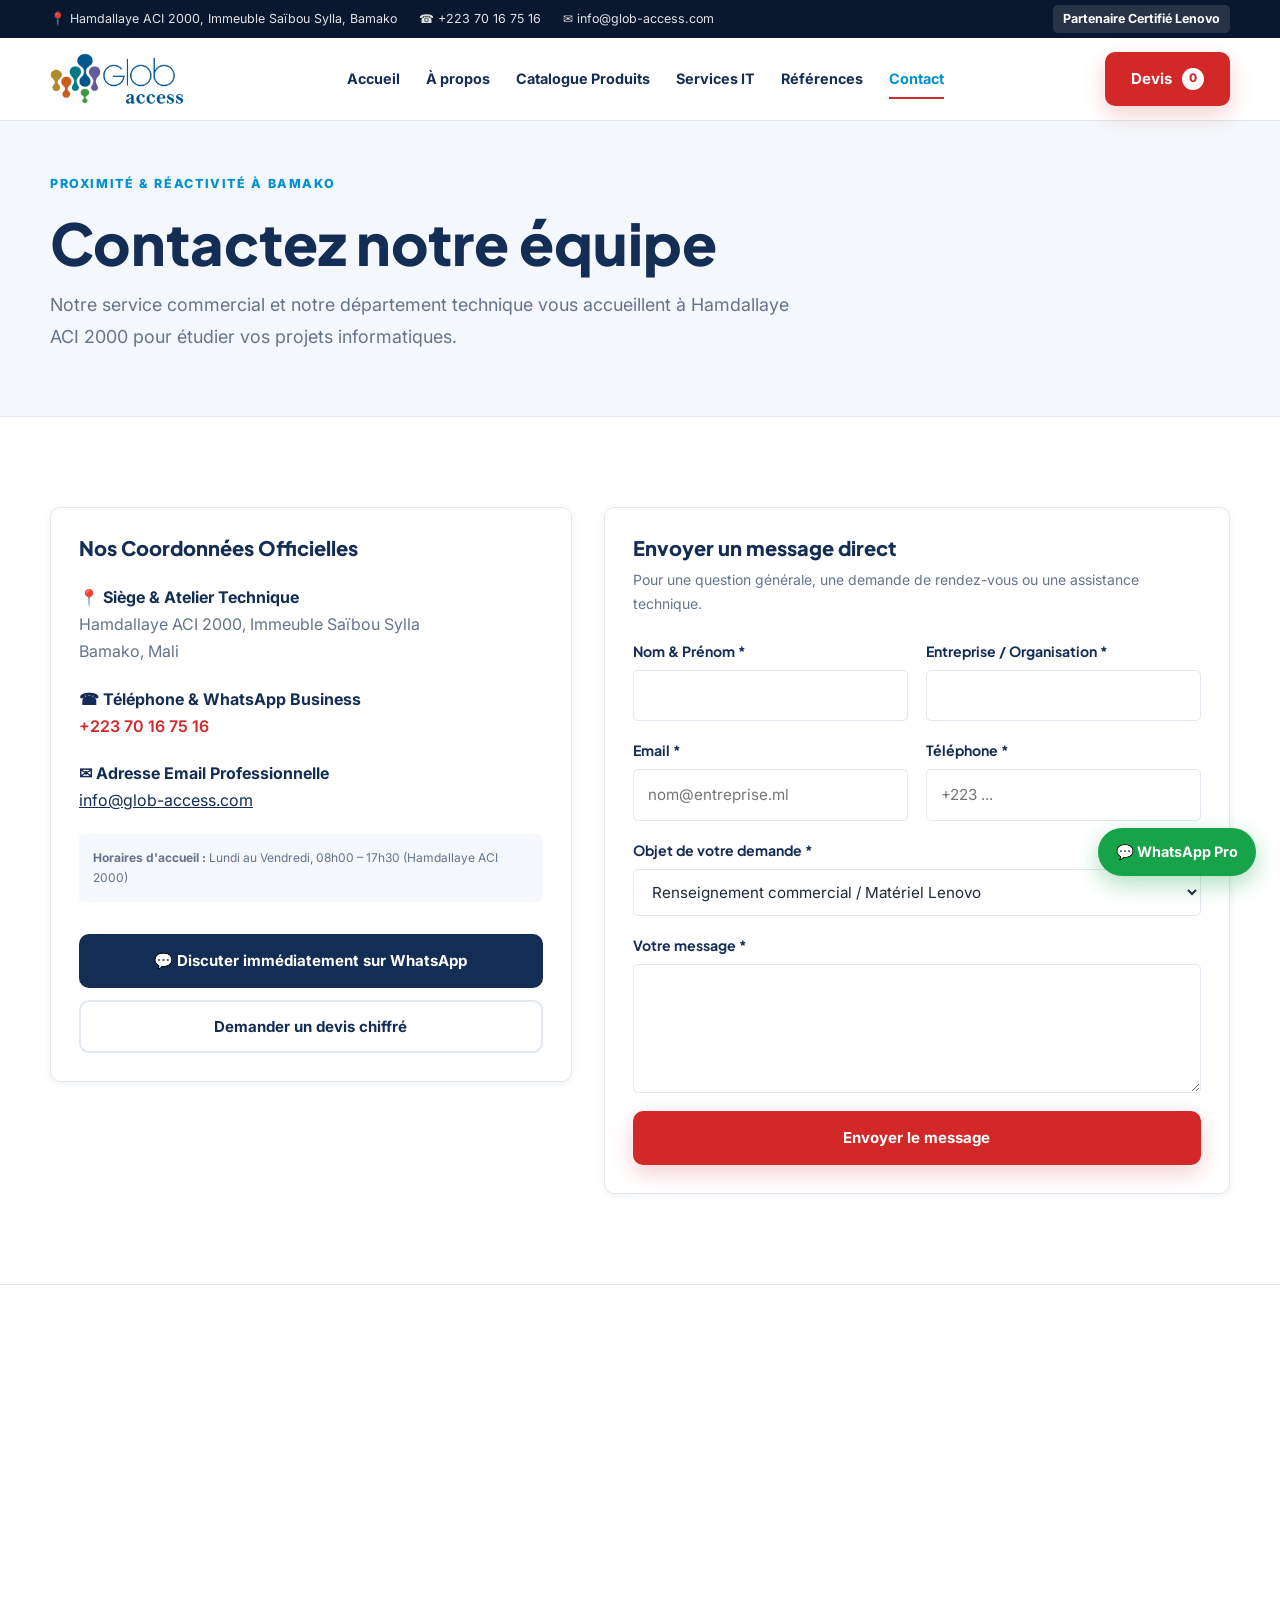
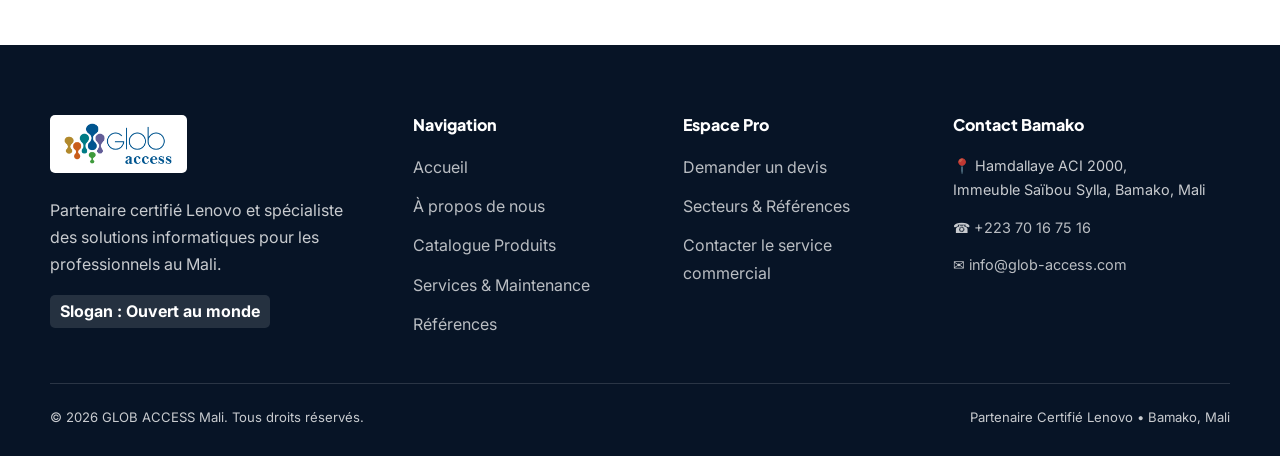
==== commit 93bd471a: "Connexion HubSpot 149621611 sur contact.html" ====
--- a/contact.html
+++ b/contact.html
@@ -4,12 +4,15 @@
   <meta charset="UTF-8">
   <meta name="viewport" content="width=device-width, initial-scale=1.0">
   
-  <title>Contact & Localisation à Bamako (ACI 2000) | Glob Access</title>
-  <meta name="description" content="Contactez Glob Access à Bamako : Hamdallaye ACI 2000, Immeuble Saïbou Sylla. Téléphone & WhatsApp : +223 70 16 75 16. Email : info@glob-access.com.">
+  <title>Contact & Localisation à Bamako (ACI 2000) | GLOB ACCESS</title>
+  <meta name="description" content="Contactez GLOB ACCESS à Bamako : Hamdallaye ACI 2000, Immeuble Saïbou Sylla. Téléphone & WhatsApp : +223 70 16 75 16. Email : info@glob-access.com.">
+  <meta name="theme-color" content="#142D55">
+
+  <link rel="icon" href="assets/images/logo/favicon.png" type="image/png">
   
   <link rel="preconnect" href="https://fonts.googleapis.com">
   <link rel="preconnect" href="https://fonts.gstatic.com" crossorigin>
-  <link href="https://fonts.googleapis.com/css2?family=Inter:wght@400;500;600&family=Plus+Jakarta+Sans:wght@600;700;800&display=swap" rel="stylesheet">
+  <link href="https://fonts.googleapis.com/css2?family=Inter:wght@400;500;600;700&family=Plus+Jakarta+Sans:wght@600;700;800&display=swap" rel="stylesheet">
 
   <link rel="stylesheet" href="css/reset.css">
   <link rel="stylesheet" href="css/variables.css">
@@ -23,8 +26,8 @@
     <div class="container top-bar-inner">
       <div class="top-bar-contacts">
         <span>📍 Hamdallaye ACI 2000, Immeuble Saïbou Sylla, Bamako</span>
-        <a href="tel:+22370167516">📞 +223 70 16 75 16</a>
-        <a href="mailto:info@glob-access.com">✉️ info@glob-access.com</a>
+        <a href="tel:+22370167516">☎ +223 70 16 75 16</a>
+        <a href="mailto:info@glob-access.com">✉ info@glob-access.com</a>
       </div>
       <div>
         <span class="partner-tag">Partenaire Certifié Lenovo</span>
@@ -35,15 +38,14 @@
   <!-- EN-TÊTE -->
   <header class="site-header">
     <div class="container header-inner">
-      <!-- LOGO OFFICIEL -->
-      <a href="index.html" class="logo-link" aria-label="Accueil Glob Access">
+      <a href="index.html" class="logo-link" aria-label="Accueil GLOB ACCESS">
         <img src="assets/images/logo/logo-glob-access.png" 
-             alt="Logo Glob Access - Ouvert au monde" 
+             alt="Logo GLOB ACCESS - Ouvert au monde" 
              style="height: 52px; width: auto;"
              onerror="this.style.display='none'; document.getElementById('fallback-logo-text').style.display='flex';">
         <div class="logo-text" id="fallback-logo-text" style="display: none;">
           <span class="logo-name">GLOB <span style="color: var(--color-accent);">ACCESS</span></span>
-          <span class="logo-tagline">Ouvert au monde</span>
+          <span class="logo-tagline">OUVERT AU MONDE</span>
         </div>
       </a>
 
@@ -62,10 +64,8 @@
         <a href="devis.html" class="btn btn-primary">
           Devis <span class="quote-badge-count" id="header-quote-count">0</span>
         </a>
-        <button class="mobile-menu-toggle" id="mobile-menu-btn" aria-label="Ouvrir le menu">
-          <span></span>
-          <span></span>
-          <span></span>
+        <button class="mobile-menu-toggle" id="mobile-menu-btn" type="button" aria-label="Ouvrir le menu" aria-expanded="false">
+          ☰
         </button>
       </div>
     </div>
@@ -97,22 +97,22 @@
             </div>
 
             <div>
-              <strong style="color: var(--color-primary); display: block;">📞 Téléphone & WhatsApp Business</strong>
+              <strong style="color: var(--color-primary); display: block;">☎ Téléphone & WhatsApp Business</strong>
               <a href="tel:+22370167516" style="color: var(--color-accent); font-weight: 600;">+223 70 16 75 16</a>
             </div>
 
             <div>
-              <strong style="color: var(--color-primary); display: block;">✉️ Adresse Email Professionnelle</strong>
+              <strong style="color: var(--color-primary); display: block;">✉ Adresse Email Professionnelle</strong>
               <a href="mailto:info@glob-access.com" style="color: var(--color-primary); text-decoration: underline;">info@glob-access.com</a>
             </div>
 
             <div style="background: var(--color-bg-alt); padding: 0.85rem; border-radius: var(--radius-sm); font-size: var(--text-xs); color: var(--color-text-muted);">
-              <strong>Horaires d'accueil :</strong> <em>[À confirmer par la Direction — ex : Lundi au Vendredi, 08h00 – 17h30]</em>
+              <strong>Horaires d'accueil :</strong> Lundi au Vendredi, 08h00 – 17h30 (Hamdallaye ACI 2000)
             </div>
           </div>
 
           <div style="display: flex; flex-direction: column; gap: 0.75rem;">
-            <a href="https://wa.me/22370167516?text=Bonjour%20Glob%20Access,%20je%20souhaite%20prendre%20contact%20avec%20vous." target="_blank" rel="noopener noreferrer" class="btn btn-secondary">
+            <a href="https://wa.me/22370167516?text=Bonjour%20GLOB%20ACCESS,%20je%20souhaite%20prendre%20contact%20avec%20vous." target="_blank" rel="noopener noreferrer" class="btn btn-secondary">
               💬 Discuter immédiatement sur WhatsApp
             </a>
             <a href="devis.html" class="btn btn-outline">
@@ -121,14 +121,14 @@
           </div>
         </div>
 
-        <!-- FORMULAIRE DE CONTACT RAPIDE (COMPATIBLE HUBSPOT) -->
+        <!-- FORMULAIRE DE CONTACT RAPIDE CONNECTÉ À HUBSPOT (149621611) -->
         <div class="quote-box">
           <h2 style="font-size: var(--text-xl); margin-bottom: 0.5rem;">Envoyer un message direct</h2>
           <p style="font-size: var(--text-sm); color: var(--color-text-muted); margin-bottom: 1.5rem;">
             Pour une question générale, une demande de rendez-vous ou une assistance technique.
           </p>
 
-          <form id="contact-quick-form">
+          <form id="contact-quick-form" name="Contact Direct - Glob Access">
             <div class="hp-field" aria-hidden="true">
               <input type="text" name="website_url_contact" tabindex="-1" autocomplete="off">
             </div>
@@ -147,7 +147,7 @@
             <div class="form-grid">
               <div class="form-group">
                 <label for="contact-email">Email *</label>
-                <input type="email" id="contact-email" name="email" class="form-control" required>
+                <input type="email" id="contact-email" name="email" class="form-control" placeholder="nom@entreprise.ml" required>
               </div>
               <div class="form-group">
                 <label for="contact-phone">Téléphone *</label>
@@ -158,10 +158,10 @@
             <div class="form-group">
               <label for="contact-subject">Objet de votre demande *</label>
               <select id="contact-subject" name="subject" class="form-control" required>
-                <option value="commercial">Renseignement commercial / Matériel Lenovo</option>
-                <option value="maintenance">Maintenance informatique & SAV</option>
-                <option value="partenariat">Partenariat / Appel d'offres</option>
-                <option value="autre">Autre demande</option>
+                <option value="Renseignement commercial / Matériel Lenovo">Renseignement commercial / Matériel Lenovo</option>
+                <option value="Maintenance informatique & SAV">Maintenance informatique & SAV</option>
+                <option value="Partenariat / Appel d'offres">Partenariat / Appel d'offres</option>
+                <option value="Autre demande">Autre demande</option>
               </select>
             </div>
 
@@ -184,7 +184,7 @@
     <!-- CARTE GOOGLE MAPS (HAMDALLAYE ACI 2000, BAMAKO) -->
     <section style="border-top: 1px solid var(--color-border);">
       <iframe
-        title="Localisation Glob Access Hamdallaye ACI 2000 Bamako"
+        title="Localisation GLOB ACCESS Hamdallaye ACI 2000 Bamako"
         src="https://www.google.com/maps?q=Hamdallaye+ACI+2000,+Bamako,+Mali&output=embed"
         width="100%"
         height="360"
@@ -200,8 +200,8 @@
     <div class="container">
       <div class="footer-grid">
         <div>
-          <a href="index.html" style="display: inline-block; background-color: #FFFFFF; padding: 8px 14px; border-radius: var(--radius-sm); margin-bottom: 1rem;" aria-label="Accueil Glob Access">
-            <img src="assets/images/logo/logo-glob-access.png" alt="Logo Glob Access - Ouvert au monde" style="height: 42px; width: auto;">
+          <a href="index.html" style="display: inline-block; background-color: #FFFFFF; padding: 8px 14px; border-radius: var(--radius-sm); margin-bottom: 1rem;" aria-label="Accueil GLOB ACCESS">
+            <img src="assets/images/logo/logo-glob-access.png" alt="Logo GLOB ACCESS - Ouvert au monde" style="height: 42px; width: auto;">
           </a>
           <p style="margin-bottom: 1rem;">Partenaire certifié Lenovo et spécialiste des solutions informatiques pour les professionnels au Mali.</p>
           <span class="partner-tag">Slogan : Ouvert au monde</span>
@@ -214,6 +214,7 @@
             <li><a href="a-propos.html">À propos de nous</a></li>
             <li><a href="produits.html">Catalogue Produits</a></li>
             <li><a href="services.html">Services & Maintenance</a></li>
+            <li><a href="references.html">Références</a></li>
           </ul>
         </div>
 
@@ -229,32 +230,95 @@
         <div>
           <h4 class="footer-title">Contact Bamako</h4>
           <p class="footer-contact-item">📍 Hamdallaye ACI 2000,<br>Immeuble Saïbou Sylla, Bamako, Mali</p>
-          <p class="footer-contact-item">📞 <a href="tel:+22370167516">+223 70 16 75 16</a></p>
-          <p class="footer-contact-item">✉️ <a href="mailto:info@glob-access.com">info@glob-access.com</a></p>
+          <p class="footer-contact-item">☎ <a href="tel:+22370167516">+223 70 16 75 16</a></p>
+          <p class="footer-contact-item">✉ <a href="mailto:info@glob-access.com">info@glob-access.com</a></p>
         </div>
       </div>
 
       <div class="footer-bottom">
-        <p>© 2026 Glob Access Mali. Tous droits réservés.</p>
+        <p>© <span class="current-year">2026</span> GLOB ACCESS Mali. Tous droits réservés.</p>
         <p>Partenaire Certifié Lenovo • Bamako, Mali</p>
       </div>
     </div>
   </footer>
 
+  <a href="https://wa.me/22370167516?text=Bonjour%20GLOB%20ACCESS,%20je%20souhaite%20prendre%20contact%20avec%20vous." class="whatsapp-float" target="_blank" rel="noopener noreferrer">
+    💬 WhatsApp Pro
+  </a>
+
   <script src="js/main.js"></script>
   <script>
-    // Gestion simple et sécurisée du formulaire de contact rapide
-    document.getElementById('contact-quick-form').addEventListener('submit', function(e) {
+    // Synchronisation du compteur de panier dans l'en-tête
+    try {
+      const q = JSON.parse(localStorage.getItem("globAccessQuote") || "[]");
+      const count = Array.isArray(q) ? q.reduce((s, i) => s + (Number(i.quantity) || 0), 0) : 0;
+      const badge = document.getElementById("header-quote-count");
+      if (badge) badge.textContent = count;
+    } catch (e) {}
+
+    // Transmission directe du formulaire de contact rapide vers HubSpot CRM (149621611)
+    document.getElementById("contact-quick-form").addEventListener("submit", async function(e) {
       e.preventDefault();
-      if (this.website_url_contact.value !== '') return;
-      const fb = document.getElementById('contact-feedback');
-      fb.className = 'form-feedback success';
-      fb.innerHTML = '<strong>✔️ Message envoyé !</strong> Notre équipe à Bamako vous répondra rapidement.';
+      if (this.website_url_contact.value !== "") return;
+
+      const btn = this.querySelector('[type="submit"]');
+      const originalText = btn.textContent;
+      btn.disabled = true;
+      btn.textContent = "Envoi en cours...";
+
+      const fullName = document.getElementById("contact-name").value.trim();
+      const nameParts = fullName.split(" ");
+      const firstName = nameParts[0] || fullName;
+      const lastName = nameParts.slice(1).join(" ") || "-";
+      const company = document.getElementById("contact-company").value.trim();
+      const email = document.getElementById("contact-email").value.trim();
+      const phone = document.getElementById("contact-phone").value.trim();
+      const subject = document.getElementById("contact-subject").value;
+      const rawMessage = document.getElementById("contact-message").value.trim();
+
+      const fullMessage = `[CONTACT RAPIDE - OBJET : ${subject}]\n\n${rawMessage}`;
+
+      try {
+        const multipartData = new FormData();
+        multipartData.append("company", company);
+        multipartData.append("firstname", firstName);
+        multipartData.append("lastname", lastName);
+        multipartData.append("email", email);
+        multipartData.append("phone", phone);
+        multipartData.append("message", fullMessage);
+        multipartData.append(
+          "hs_context",
+          JSON.stringify({
+            hutk: document.cookie.replace(/(?:(?:^|.*;\s*)hubspotutk\s*\=\s*([^;]*).*$)|^.*$/, "$1") || undefined,
+            pageUrl: window.location.href,
+            pageName: document.title
+          })
+        );
+
+        await fetch(
+          "https://forms-eu1.hsforms.com/submissions/v3/public/submit/formsnext/multipart/149621611/f2425af3-f47d-4b5e-a1df-5fa1c608918b",
+          {
+            method: "POST",
+            mode: "no-cors",
+            body: multipartData
+          }
+        );
+      } catch (err) {
+        console.warn("Erreur transmission HubSpot :", err);
+      }
+
+      const fb = document.getElementById("contact-feedback");
+      fb.className = "form-feedback success";
+      fb.style.display = "block";
+      fb.innerHTML = `<strong>✔️ Message envoyé, ${firstName} !</strong> Votre demande (${subject}) a bien été transmise à l'équipe GLOB ACCESS à Bamako.`;
       this.reset();
+
+      btn.disabled = false;
+      btn.textContent = originalText;
     });
   </script>
 
-  <!-- CODE DE SUIVI HUBSPOT CRM (Remplace TON_ID_HUBSPOT par ton identifiant HubSpot) -->
-  <!-- <script type="text/javascript" id="hs-script-loader" async defer src="//js.hs-scripts.com/TON_ID_HUBSPOT.js"></script> -->
+  <!-- CODE DE SUIVI HUBSPOT CRM ACTIF (149621611) -->
+  <script type="text/javascript" id="hs-script-loader" async defer src="//js-eu1.hs-scripts.com/149621611.js"></script>
 </body>
 </html>
